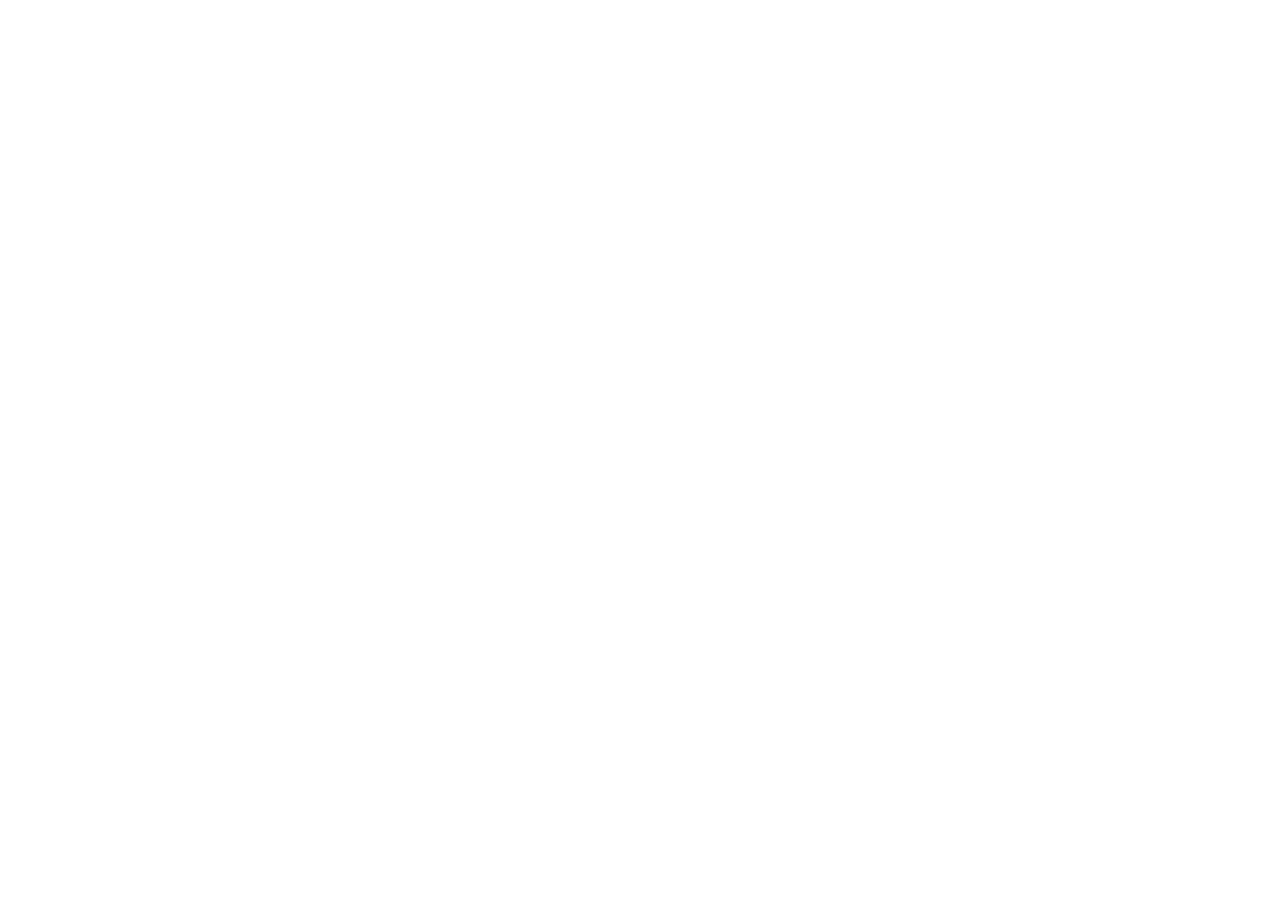
==== First/index.html @ 075ef969 "Adding files" ====
<!DOCTYPE html>
<html lang="en">
<head>
    <meta charset="UTF-8">
    <meta name="viewport" content="width=device-width, initial-scale=1.0">
    <title>Sign Up Form</title>
    <link rel="stylesheet" href="styles.css">
</head>
<body>
    <div class="image">
        <div class="left">

        </div>
    </div>
    
</body>
</html>
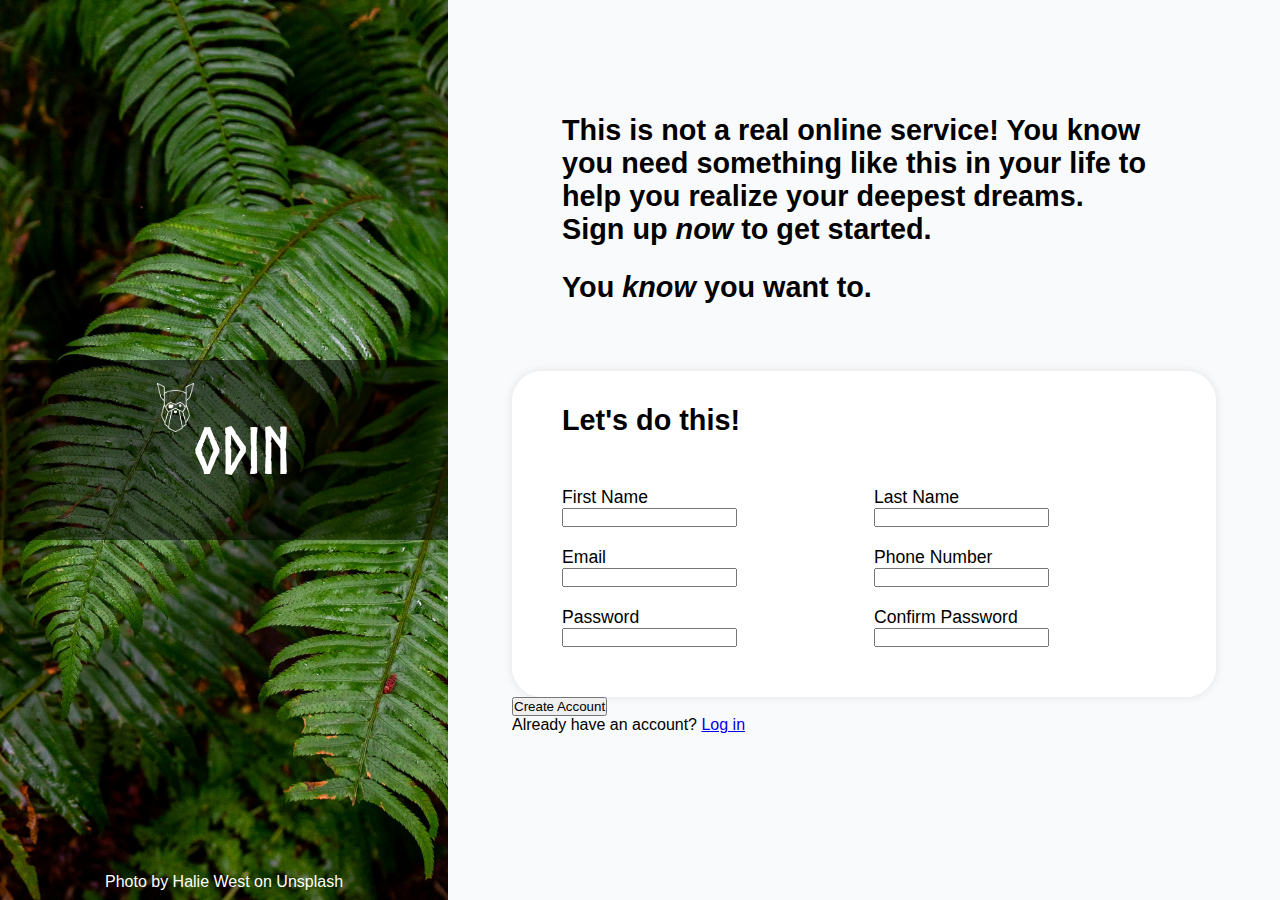
==== commit be74272e: "Making things" ====
--- a/First/index.html
+++ b/First/index.html
@@ -2,16 +2,67 @@
 <html lang="en">
 <head>
     <meta charset="UTF-8">
-    <meta name="viewport" content="width=device-width, initial-scale=1.0">
+    <meta name="viewport" content="width=100%, initial-scale=1.0">
     <title>Sign Up Form</title>
     <link rel="stylesheet" href="styles.css">
 </head>
 <body>
-    <div class="image">
-        <div class="left">
-
+    <div id="container">
+        <div id="left">
+            <div id="logo-holder">
+                <div id="logo-img"></div>
+                <div id="logo-text">ODIN</div>
+            </div>
+            <div id="link-holder">
+                <p id="link-text">
+                    Photo by Halie West on Unsplash
+                </p>
+            </div>
+        </div>
+        <div id="right">
+            <div id="disclaimer-text">
+                <div id="text-1">
+                    <p>This is not a real online service! You know you need something like this in your life to help you realize your deepest dreams.<br/>
+                    Sign up <i>now</i> to get started.</p>
+                </div>
+                <div id="text-2">
+                    <p>You <i>know</i> you want to.</p>
+                </div>
+            </div>
+            <form action="" method="get">
+                <fieldset>
+                    <legend>Let's do this!</legend>
+                    <div id="form-holder">
+                        <div id="form-item">
+                            <label for="first-name">First Name</label>
+                            <input type="text" id="first-name" name="first-name" required>
+                        </div>
+                        <div id="form-item">
+                            <label for="last-name">Last Name</label>
+                            <input type="text" id="last-name" name="last-name" required>
+                        </div>
+                        <div id="form-item">
+                            <label for="email">Email</label>
+                            <input type="email" id="email" name="email" required>
+                        </div>
+                        <div id="form-item">
+                            <label for="phone">Phone Number</label>
+                            <input type="tel" id="phone" name="phone" required>
+                        </div>
+                        <div id="form-item">
+                            <label for="password">Password</label>
+                            <input type="password" id="password" name="password" required>
+                        </div>
+                        <div id="form-item">
+                            <label for="confirm-password">Confirm Password</label>
+                            <input type="password" id="confirm-password" name="confirm-password" required>
+                        </div>
+                    </div>
+                </fieldset>
+                <button id="submit-btn" type="submit">Create Account</button>
+            </form>
+            <p id="login-text">Already have an account? <a href="#">Log in</a></p>
         </div>
     </div>
-    
 </body>
 </html>--- a/First/styles.css
+++ b/First/styles.css
@@ -0,0 +1,144 @@
+@font-face {
+    font-family: 'Norse-Bold';
+    src: url('Norse-Bold.otf');
+}
+
+* {
+    margin: 0;
+    padding: 0;
+    box-sizing: border-box;
+}
+
+body {
+    font-family: 'Roboto', sans-serif;
+}
+
+#container {
+    display: flex;
+    height: 100vh;
+    width: 100vw;
+    overflow: hidden;
+    background-color: #3a3a3a;
+}
+
+#left {
+    position: relative;
+    background-image: url('imgs/bg.jpg');
+    background-size: cover;
+    background-position: center;
+    background-repeat: no-repeat;
+    width: 35vw;
+    height: 100vh;
+}
+
+#logo-holder {
+    position: absolute;
+    top: 40vh;
+    bottom: 40vh;
+    width: 100%;
+    display: flex;
+    align-items: center;
+    justify-content: center;
+    background-color: rgba(0, 0, 0, 0.5);
+}
+
+#logo-img {
+    background-image: url('imgs/odin-lined.png');
+    background-size: contain;
+    background-repeat: no-repeat;
+    width: 50%;
+    height: 75%;
+    margin-left: 35%;
+}
+
+#logo-text {
+    font-family: 'Norse-Bold', sans-serif;
+    font-size: 4rem;
+    color: #fff;
+    margin-right: 35%;
+}
+
+#link-holder {
+    position: absolute;
+    bottom: 1%;
+    width: 100%;
+    display: flex;
+    align-items: center;
+    justify-content: center;
+}
+
+#link-text {
+    color: #ffffff;
+    font-size: 1rem;
+}
+
+#right {
+    display: flex;
+    flex-direction: column;
+    background-color: #f9fafb;
+    flex: 2;
+    height: 100vh;
+    padding: 5%;
+}
+
+#disclaimer-text {
+    display: flex;
+    flex-direction: column;
+    gap: 25px;
+    margin: 50px 0 0 50px;
+}
+
+#disclaimer-text > div > p {
+    font-family: 'Roboto', sans-serif;
+    font-size: 1.8rem;
+    font-weight: 600;
+    max-width: 90%;
+}
+
+fieldset {
+    border: none;
+    display: flex;
+    gap: 50px;
+    background-color: #fff;
+    box-shadow: 0 0 10px 0 rgba(0, 0, 0, 0.1);
+    padding: 50px;
+    width: 100%;
+    border-radius: 30px;
+}
+
+legend {
+    font-family: 'Roboto', sans-serif;
+    font-size: 1.8rem;
+    font-weight: 600;
+    padding-top: 100px;
+}
+
+#form-holder {
+    display: grid;
+    grid-template-columns: repeat(2, 1fr);
+    gap: 20px;
+    width: 100%;
+}
+
+#form-item {
+    display: flex;
+    flex-direction: column;
+    width: 60%;
+}
+
+label {
+    font-family: 'Roboto', sans-serif;
+    font-size: 1.1rem;
+    font-weight: 500;
+}
+
+.text-input {
+    width: 50px;
+  height: 30px;
+  margin: 5px 0 25px 0;
+  border: 1px solid #e5e7eb;
+  border-radius: 4px;
+  padding: 0 10px;
+  font-size: 1rem;
+  transition: all 0.2s ease;
+}
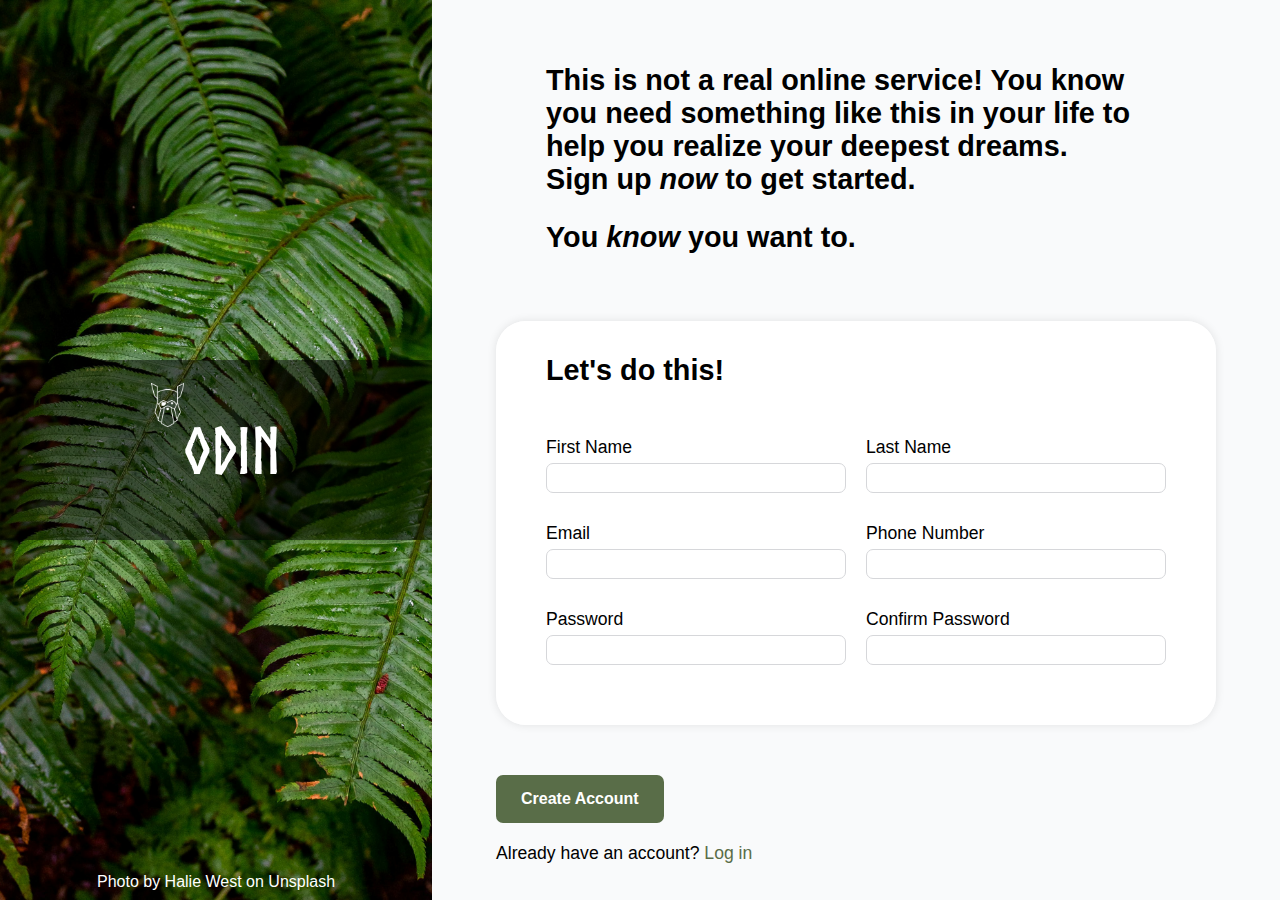
==== commit 43c55e6f: "Finished sign up form page" ====
--- a/First/index.html
+++ b/First/index.html
@@ -61,7 +61,7 @@
                 </fieldset>
                 <button id="submit-btn" type="submit">Create Account</button>
             </form>
-            <p id="login-text">Already have an account? <a href="#">Log in</a></p>
+            <p id="login-text">Already have an account? <a href="#" id="login-link">Log in</a></p>
         </div>
     </div>
 </body>
--- a/First/styles.css
+++ b/First/styles.css
@@ -85,7 +85,7 @@
     display: flex;
     flex-direction: column;
     gap: 25px;
-    margin: 50px 0 0 50px;
+    margin: 0 0 0 50px;
 }
 
 #disclaimer-text > div > p {
@@ -132,13 +132,53 @@
     font-weight: 500;
 }
 
-.text-input {
-    width: 50px;
-  height: 30px;
-  margin: 5px 0 25px 0;
-  border: 1px solid #e5e7eb;
-  border-radius: 4px;
-  padding: 0 10px;
-  font-size: 1rem;
-  transition: all 0.2s ease;
+input {
+    width: 300px;
+    height: 30px;
+    margin: 5px 0 10px 0;
+    border: 1px solid #d6d7da;
+    border-radius: 7px;
+    padding: 0 10px;
+    font-size: 1rem;
+    transition: all 0.2s ease;
 }
+
+input:focus {
+    border-color: #13a910;
+    outline: none;
+}
+
+button {
+    font-family: 'Roboto', sans-serif;
+    font-size: 1.2rem;
+    font-weight: 600;
+    background-color: #596d48;
+    color: #fff;
+    border: none;
+    border-radius: 7px;
+    padding: 15px 25px;
+    font-size: 1rem;
+    margin-top: 50px;
+    cursor: pointer;
+    transition: all 0.2s ease;
+}
+
+button:hover {
+    background-color: #3a4a2a;
+}
+
+button:active {
+    transform: scale(0.95);
+}
+
+#login-text {
+    font-family: 'Roboto', sans-serif;
+    margin-top: 20px;
+    font-size: 1.1rem;
+    font-weight: 500;
+}
+
+#login-link {
+    color: #596d48;
+    text-decoration: none;
+}
